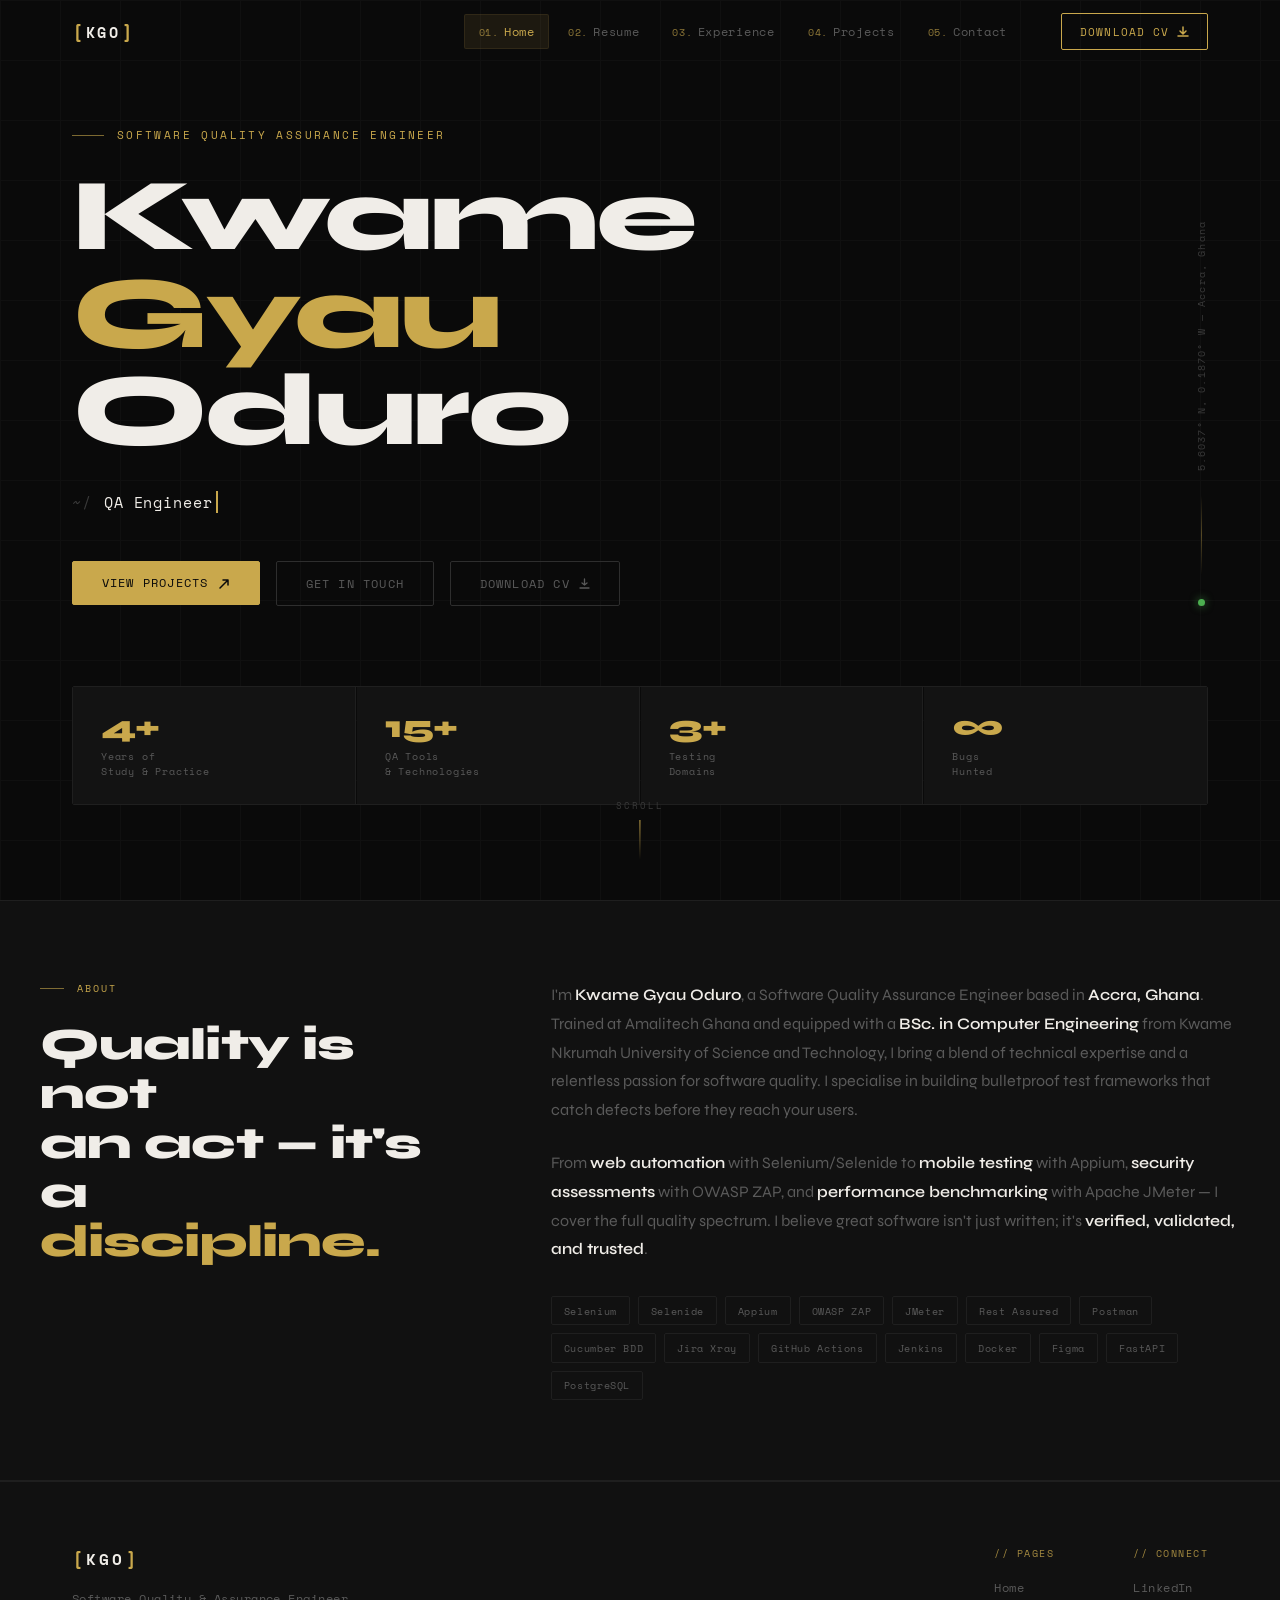
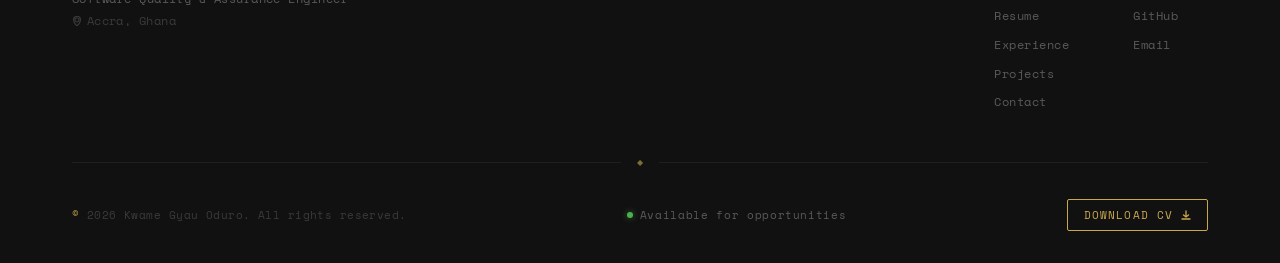
==== index.html @ 54308e16 "chore: add error page structure" ====
<!DOCTYPE html>
<html lang="en">
<head>
  <meta charset="UTF-8"/>
  <meta name="viewport" content="width=device-width, initial-scale=1.0"/>
  <meta name="description" content="Kwame Gyau Oduro — Software Quality & Assurance Engineer based in Accra, Ghana."/>
  <title>Kwame Gyau Oduro — QA Engineer</title>

  <!-- Fonts -->
  <link rel="preconnect" href="https://fonts.googleapis.com"/>
  <link rel="preconnect" href="https://fonts.gstatic.com" crossorigin/>
  <link href="https://fonts.googleapis.com/css2?family=Space+Mono:ital,wght@0,400;0,700;1,400&family=Syne:wght@400;600;700;800&display=swap" rel="stylesheet"/>

  <style>
    /* ── Design Tokens ── */
    :root {
      --bg:           #0a0a0a;
      --bg-surface:   #111111;
      --bg-card:      #131313;
      --border:       #1f1f1f;
      --border-hover: #2e2e2e;
      --text-primary: #f0ede8;
      --text-muted:   #5a5a5a;
      --text-dim:     #3a3a3a;
      --accent:       #c9a84c;
      --accent-dim:   rgba(201,168,76,0.10);
      --accent-glow:  rgba(201,168,76,0.22);
      --green:        #4caf50;
      --font-mono:    'Space Mono', monospace;
      --font-sans:    'Syne', sans-serif;
      --nav-h:        64px;
      --ease:         cubic-bezier(0.4, 0, 0.2, 1);
    }

    /* ── Reset ── */
    *, *::before, *::after { box-sizing: border-box; margin: 0; padding: 0; }
    html { scroll-behavior: smooth; }
    body {
      background: var(--bg);
      color: var(--text-primary);
      font-family: var(--font-sans);
      -webkit-font-smoothing: antialiased;
      overflow-x: hidden;
      min-height: 100vh;
    }

    /* ── NAVBAR ── */
    .navbar {
      position: fixed; top: 0; left: 0; right: 0;
      height: var(--nav-h); z-index: 1000;
      background: transparent;
      border-bottom: 1px solid transparent;
      transition: background 0.3s var(--ease), border-color 0.3s var(--ease);
    }
    .navbar.scrolled {
      background: rgba(10,10,10,0.92);
      border-bottom-color: var(--border);
      backdrop-filter: blur(12px);
    }
    .nav-container {
      max-width: 1200px; margin: 0 auto;
      padding: 0 2rem; height: 100%;
      display: flex; align-items: center; gap: 2.5rem;
    }
    .nav-logo {
      font-family: var(--font-mono); font-size: 0.95rem; font-weight: 700;
      letter-spacing: 0.08em; text-decoration: none; color: var(--text-primary);
      display: flex; align-items: center; gap: 0.1em;
      transition: color 0.25s var(--ease); flex-shrink: 0;
    }
    .nav-logo:hover { color: var(--accent); }
    .logo-bracket { color: var(--accent); font-size: 1.1rem; }
    .logo-name { letter-spacing: 0.18em; }
    .nav-links { display: flex; list-style: none; gap: 0.25rem; margin-left: auto; }
    .nav-link {
      font-family: var(--font-mono); font-size: 0.72rem; letter-spacing: 0.06em;
      text-decoration: none; color: var(--text-muted);
      padding: 0.5rem 0.85rem; border: 1px solid transparent; border-radius: 2px;
      display: flex; align-items: center; gap: 0.45em;
      transition: color 0.25s var(--ease), border-color 0.25s var(--ease), background 0.25s var(--ease);
    }
    .link-num { color: var(--accent); font-size: 0.65rem; opacity: 0.7; }
    .nav-link:hover { color: var(--text-primary); border-color: var(--border-hover); background: var(--bg-surface); }
    .nav-link.active { color: var(--accent); border-color: var(--accent-dim); background: var(--accent-dim); }
    .nav-cta {
      font-family: var(--font-mono); font-size: 0.7rem; letter-spacing: 0.1em;
      text-transform: uppercase; text-decoration: none; color: var(--accent);
      border: 1px solid var(--accent); padding: 0.55rem 1.1rem; border-radius: 2px;
      display: flex; align-items: center; gap: 0.5rem; flex-shrink: 0;
      transition: background 0.25s var(--ease), color 0.25s var(--ease), box-shadow 0.25s var(--ease);
    }
    .nav-cta:hover { background: var(--accent); color: var(--bg); box-shadow: 0 0 18px var(--accent-glow); }
    .nav-hamburger { display: none; flex-direction: column; justify-content: center; gap: 5px; background: none; border: none; cursor: pointer; padding: 0.5rem; margin-left: auto; }
    .ham-line { display: block; width: 22px; height: 1.5px; background: var(--text-primary); transition: transform 0.25s var(--ease), opacity 0.25s var(--ease), width 0.25s var(--ease); transform-origin: center; }
    .nav-hamburger.open .ham-line:nth-child(1) { transform: translateY(6.5px) rotate(45deg); }
    .nav-hamburger.open .ham-line:nth-child(2) { opacity: 0; width: 0; }
    .nav-hamburger.open .ham-line:nth-child(3) { transform: translateY(-6.5px) rotate(-45deg); }
    .nav-mobile { display: none; flex-direction: column; background: var(--bg-surface); border-top: 1px solid var(--border); border-bottom: 1px solid var(--border); padding: 1.5rem 2rem 2rem; max-height: 0; overflow: hidden; transition: max-height 0.4s var(--ease); }
    .nav-mobile.open { max-height: 400px; }
    .mobile-links { list-style: none; display: flex; flex-direction: column; }
    .mobile-link { font-family: var(--font-mono); font-size: 0.85rem; letter-spacing: 0.06em; text-decoration: none; color: var(--text-muted); padding: 1rem 0; border-bottom: 1px solid var(--border); display: flex; align-items: center; gap: 0.75em; transition: color 0.25s var(--ease); }
    .mobile-link:hover { color: var(--accent); }
    .mobile-cta { margin-top: 1.5rem; justify-content: center; }
    @media(max-width:860px){.nav-links{display:none;}.nav-cta:not(.mobile-cta){display:none;}.nav-hamburger{display:flex;}.nav-mobile{display:flex;}}

    /* ── GRID OVERLAY ── */
    .grid-overlay {
      position: fixed; inset: 0; z-index: 0; pointer-events: none;
      background-image:
        linear-gradient(var(--border) 1px, transparent 1px),
        linear-gradient(90deg, var(--border) 1px, transparent 1px);
      background-size: 60px 60px;
      opacity: 0.35;
    }

    /* ── HERO SECTION ── */
    .hero {
      position: relative; z-index: 1;
      min-height: 100vh;
      display: grid;
      grid-template-columns: 1fr;
      align-items: center;
      padding: calc(var(--nav-h) + 3rem) 2rem 5rem;
      max-width: 1200px;
      margin: 0 auto;
    }

    .hero-inner {
      display: grid;
      grid-template-columns: 1fr auto;
      gap: 3rem;
      align-items: end;
    }

    /* ── Name Block ── */
    .hero-name-block { display: flex; flex-direction: column; gap: 0; }

    .hero-label {
      font-family: var(--font-mono);
      font-size: 0.68rem;
      letter-spacing: 0.22em;
      color: var(--accent);
      text-transform: uppercase;
      margin-bottom: 1.5rem;
      opacity: 0;
      transform: translateY(8px);
      animation: fadeUp 0.6s var(--ease) 0.2s forwards;
      display: flex;
      align-items: center;
      gap: 0.8rem;
    }
    .hero-label::before {
      content: '';
      display: block;
      width: 32px;
      height: 1px;
      background: var(--accent);
      opacity: 0.6;
    }

    .hero-name {
      font-family: var(--font-sans);
      font-weight: 800;
      font-size: clamp(3.5rem, 8vw, 7.5rem);
      line-height: 0.95;
      letter-spacing: -0.03em;
      color: var(--text-primary);
      overflow: hidden;
    }

    .name-line {
      display: block;
      opacity: 0;
      transform: translateY(100%);
      animation: slideUp 0.7s var(--ease) forwards;
    }
    .name-line:nth-child(1) { animation-delay: 0.35s; }
    .name-line:nth-child(2) { animation-delay: 0.5s; color: var(--accent); }
    .name-line:nth-child(3) { animation-delay: 0.65s; }

    /* ── Role Typewriter ── */
    .hero-role {
      font-family: var(--font-mono);
      font-size: clamp(0.75rem, 1.5vw, 0.95rem);
      color: var(--text-muted);
      letter-spacing: 0.06em;
      margin-top: 2rem;
      display: flex;
      align-items: center;
      gap: 0.75rem;
      opacity: 0;
      animation: fadeUp 0.6s var(--ease) 0.9s forwards;
    }
    .role-prefix { color: var(--text-dim); }
    #typewriter {
      color: var(--text-primary);
      border-right: 2px solid var(--accent);
      padding-right: 3px;
      animation: blink 0.85s step-end infinite;
      min-width: 1ch;
    }
    @keyframes blink { 0%,100%{border-color:var(--accent);} 50%{border-color:transparent;} }

    /* ── CTA Row ── */
    .hero-ctas {
      display: flex;
      align-items: center;
      gap: 1rem;
      margin-top: 3rem;
      flex-wrap: wrap;
      opacity: 0;
      animation: fadeUp 0.6s var(--ease) 1.1s forwards;
    }

    .btn-primary {
      font-family: var(--font-mono);
      font-size: 0.75rem;
      letter-spacing: 0.1em;
      text-transform: uppercase;
      text-decoration: none;
      color: var(--bg);
      background: var(--accent);
      border: 1px solid var(--accent);
      padding: 0.8rem 1.8rem;
      border-radius: 2px;
      display: inline-flex;
      align-items: center;
      gap: 0.6rem;
      transition: box-shadow 0.25s var(--ease), transform 0.2s var(--ease);
    }
    .btn-primary:hover { box-shadow: 0 0 24px var(--accent-glow); transform: translateY(-1px); }

    .btn-outline {
      font-family: var(--font-mono);
      font-size: 0.75rem;
      letter-spacing: 0.1em;
      text-transform: uppercase;
      text-decoration: none;
      color: var(--text-muted);
      border: 1px solid var(--border-hover);
      padding: 0.8rem 1.8rem;
      border-radius: 2px;
      display: inline-flex;
      align-items: center;
      gap: 0.6rem;
      transition: color 0.25s var(--ease), border-color 0.25s var(--ease);
    }
    .btn-outline:hover { color: var(--text-primary); border-color: var(--text-muted); }

    /* ── Vertical Panel (right side) ── */
    .hero-panel {
      display: flex;
      flex-direction: column;
      align-items: center;
      gap: 1.5rem;
      opacity: 0;
      animation: fadeIn 0.8s var(--ease) 1.3s forwards;
    }

    .panel-coord {
      font-family: var(--font-mono);
      font-size: 0.6rem;
      letter-spacing: 0.12em;
      color: var(--text-dim);
      writing-mode: vertical-rl;
      text-orientation: mixed;
      transform: rotate(180deg);
      white-space: nowrap;
    }

    .panel-rule {
      width: 1px;
      flex: 1;
      min-height: 80px;
      background: linear-gradient(to bottom, transparent, var(--accent), transparent);
      opacity: 0.4;
    }

    .panel-status {
      display: flex;
      flex-direction: column;
      align-items: center;
      gap: 0.5rem;
    }

    .status-dot-hero {
      width: 7px; height: 7px;
      border-radius: 50%;
      background: var(--green);
      box-shadow: 0 0 8px rgba(76,175,80,0.7);
      animation: pulse-dot 2.5s ease-in-out infinite;
    }
    @keyframes pulse-dot {
      0%,100%{opacity:1;box-shadow:0 0 8px rgba(76,175,80,0.7);}
      50%{opacity:0.4;box-shadow:0 0 2px rgba(76,175,80,0.2);}
    }

    /* ── Stats Row ── */
    .hero-stats {
      display: grid;
      grid-template-columns: repeat(4, 1fr);
      gap: 1px;
      margin-top: 5rem;
      border: 1px solid var(--border);
      border-radius: 2px;
      overflow: hidden;
      opacity: 0;
      animation: fadeUp 0.6s var(--ease) 1.4s forwards;
    }

    .stat-item {
      background: var(--bg-card);
      padding: 1.5rem 1.75rem;
      display: flex;
      flex-direction: column;
      gap: 0.4rem;
      border-right: 1px solid var(--border);
      transition: background 0.25s var(--ease);
    }
    .stat-item:last-child { border-right: none; }
    .stat-item:hover { background: var(--bg-surface); }

    .stat-num {
      font-family: var(--font-sans);
      font-size: 2rem;
      font-weight: 800;
      color: var(--accent);
      letter-spacing: -0.03em;
      line-height: 1;
    }

    .stat-label {
      font-family: var(--font-mono);
      font-size: 0.63rem;
      color: var(--text-muted);
      letter-spacing: 0.08em;
      line-height: 1.5;
    }

    /* ── Scroll Indicator ── */
    .scroll-indicator {
      position: absolute;
      bottom: 2.5rem;
      left: 50%;
      transform: translateX(-50%);
      display: flex;
      flex-direction: column;
      align-items: center;
      gap: 0.5rem;
      opacity: 0;
      animation: fadeIn 0.6s var(--ease) 2s forwards;
    }

    .scroll-label {
      font-family: var(--font-mono);
      font-size: 0.58rem;
      letter-spacing: 0.2em;
      color: var(--text-dim);
      text-transform: uppercase;
    }

    .scroll-line {
      width: 1px;
      height: 40px;
      background: linear-gradient(to bottom, var(--accent), transparent);
      animation: scrollPulse 2s ease-in-out infinite;
    }
    @keyframes scrollPulse {
      0%   { transform: scaleY(1); transform-origin: top; opacity: 1; }
      50%  { transform: scaleY(0.4); opacity: 0.4; }
      100% { transform: scaleY(1); opacity: 1; }
    }

    /* ── ABOUT STRIP ── */
    .about-strip {
      position: relative; z-index: 1;
      border-top: 1px solid var(--border);
      border-bottom: 1px solid var(--border);
      background: var(--bg-surface);
      padding: 5rem 2rem;
    }
    .about-inner {
      max-width: 1200px; margin: 0 auto;
      display: grid;
      grid-template-columns: 1fr 1.6fr;
      gap: 5rem;
      align-items: start;
    }
    .about-left { display: flex; flex-direction: column; gap: 1.5rem; }
    .section-tag {
      font-family: var(--font-mono);
      font-size: 0.62rem;
      letter-spacing: 0.2em;
      color: var(--accent);
      text-transform: uppercase;
      display: flex;
      align-items: center;
      gap: 0.8rem;
    }
    .section-tag::before {
      content: '';
      display: block;
      width: 24px; height: 1px;
      background: var(--accent); opacity: 0.6;
    }
    .about-heading {
      font-family: var(--font-sans);
      font-size: clamp(1.8rem, 3.5vw, 2.8rem);
      font-weight: 800;
      line-height: 1.1;
      letter-spacing: -0.02em;
      color: var(--text-primary);
    }
    .about-heading em { color: var(--accent); font-style: normal; }

    .about-right { display: flex; flex-direction: column; gap: 1.5rem; }
    .about-bio {
      font-family: var(--font-sans);
      font-size: 1rem;
      line-height: 1.8;
      color: var(--text-muted);
    }
    .about-bio strong { color: var(--text-primary); font-weight: 600; }

    .about-pills {
      display: flex;
      flex-wrap: wrap;
      gap: 0.5rem;
      margin-top: 0.5rem;
    }
    .pill {
      font-family: var(--font-mono);
      font-size: 0.65rem;
      letter-spacing: 0.06em;
      color: var(--text-muted);
      border: 1px solid var(--border);
      padding: 0.35rem 0.75rem;
      border-radius: 2px;
      transition: color 0.2s, border-color 0.2s, background 0.2s;
    }
    .pill:hover { color: var(--accent); border-color: var(--accent-dim); background: var(--accent-dim); }

    /* ── FOOTER ── */
    .footer {
      position: relative; z-index: 1;
      background: var(--bg-surface);
      border-top: 1px solid var(--border);
      padding: 4rem 0 2rem;
    }
    .footer-container { max-width: 1200px; margin: 0 auto; padding: 0 2rem; }
    .footer-top { display: grid; grid-template-columns: 1fr auto; gap: 4rem; align-items: start; margin-bottom: 3rem; }
    .footer-identity { display: flex; flex-direction: column; gap: 1rem; }
    .footer-logo { font-family: var(--font-mono); font-size: 1rem; font-weight: 700; letter-spacing: 0.1em; text-decoration: none; color: var(--text-primary); display: inline-flex; align-items: center; gap: 0.1em; transition: color 0.25s; }
    .footer-logo:hover { color: var(--accent); }
    .footer-tagline { font-family: var(--font-mono); font-size: 0.72rem; color: var(--text-muted); line-height: 1.9; letter-spacing: 0.04em; }
    .footer-location { display: inline-flex; align-items: center; gap: 0.4em; color: var(--text-dim); }
    .footer-nav { display: flex; gap: 4rem; }
    .footer-nav-col { display: flex; flex-direction: column; gap: 1rem; }
    .footer-nav-label { font-family: var(--font-mono); font-size: 0.62rem; letter-spacing: 0.15em; color: var(--accent); text-transform: uppercase; opacity: 0.8; }
    .footer-nav-col ul { list-style: none; display: flex; flex-direction: column; gap: 0.6rem; }
    .footer-nav-col a { font-family: var(--font-mono); font-size: 0.75rem; letter-spacing: 0.04em; color: var(--text-muted); text-decoration: none; display: inline-flex; align-items: center; gap: 0.4em; transition: color 0.25s; }
    .footer-nav-col a:hover { color: var(--accent); }
    .footer-nav-col a svg { opacity: 0; transform: translate(-2px,2px); transition: opacity 0.25s, transform 0.25s; }
    .footer-nav-col a:hover svg { opacity: 1; transform: translate(0,0); }
    .footer-divider { display: flex; align-items: center; gap: 1rem; margin-bottom: 2rem; }
    .divider-line { flex: 1; height: 1px; background: var(--border); }
    .divider-icon { color: var(--accent); font-size: 0.5rem; opacity: 0.6; }
    .footer-bottom { display: flex; align-items: center; justify-content: space-between; gap: 1.5rem; flex-wrap: wrap; }
    .footer-copy { font-family: var(--font-mono); font-size: 0.68rem; color: var(--text-dim); letter-spacing: 0.04em; }
    .copy-mono { color: var(--accent); }
    .footer-status { font-family: var(--font-mono); font-size: 0.68rem; color: var(--text-muted); letter-spacing: 0.06em; display: flex; align-items: center; gap: 0.6em; }
    .status-dot { width: 6px; height: 6px; border-radius: 50%; background: var(--green); box-shadow: 0 0 6px rgba(76,175,80,0.6); animation: pulse-dot 2.5s ease-in-out infinite; flex-shrink: 0; }
    .footer-cv { font-family: var(--font-mono); font-size: 0.68rem; letter-spacing: 0.1em; text-transform: uppercase; text-decoration: none; color: var(--accent); border: 1px solid currentColor; padding: 0.45rem 1rem; border-radius: 2px; display: inline-flex; align-items: center; gap: 0.5rem; transition: background 0.25s, color 0.25s, box-shadow 0.25s; }
    .footer-cv:hover { background: var(--accent); color: var(--bg); box-shadow: 0 0 14px var(--accent-glow); }

    /* ── Animations ── */
    @keyframes fadeUp {
      from { opacity: 0; transform: translateY(16px); }
      to   { opacity: 1; transform: translateY(0); }
    }
    @keyframes slideUp {
      from { opacity: 0; transform: translateY(100%); }
      to   { opacity: 1; transform: translateY(0); }
    }
    @keyframes fadeIn {
      from { opacity: 0; }
      to   { opacity: 1; }
    }

    /* ── Responsive ── */
    @media (max-width: 900px) {
      .hero-inner { grid-template-columns: 1fr; }
      .hero-panel { flex-direction: row; writing-mode: horizontal-tb; }
      .panel-coord { writing-mode: horizontal-tb; transform: none; }
      .panel-rule { width: 40px; height: 1px; min-height: unset; background: linear-gradient(to right, transparent, var(--accent), transparent); }
      .hero-stats { grid-template-columns: repeat(2, 1fr); }
      .about-inner { grid-template-columns: 1fr; gap: 2.5rem; }
      .footer-top { grid-template-columns: 1fr; gap: 2.5rem; }
      .footer-nav { gap: 2.5rem; }
      .footer-bottom { flex-direction: column; align-items: flex-start; gap: 1rem; }
    }
    @media (max-width: 560px) {
      .hero-stats { grid-template-columns: repeat(2, 1fr); }
      .stat-item { padding: 1.2rem; }
      .footer-nav { flex-direction: column; gap: 2rem; }
    }
  </style>
</head>
<body>

  <!-- ── GRID OVERLAY ── -->
  <div class="grid-overlay" aria-hidden="true"></div>

  <!-- ── NAVBAR ── -->
  <nav class="navbar" id="navbar">
    <div class="nav-container">
      <a href="index.html" class="nav-logo">
        <span class="logo-bracket">[</span>
        <span class="logo-name">KGO</span>
        <span class="logo-bracket">]</span>
      </a>
      <ul class="nav-links">
        <li><a href="index.html"      class="nav-link active"><span class="link-num">01.</span>Home</a></li>
        <li><a href="resume.html"     class="nav-link"><span class="link-num">02.</span>Resume</a></li>
        <li><a href="experience.html" class="nav-link"><span class="link-num">03.</span>Experience</a></li>
        <li><a href="projects.html"   class="nav-link"><span class="link-num">04.</span>Projects</a></li>
        <li><a href="contact.html"    class="nav-link"><span class="link-num">05.</span>Contact</a></li>
      </ul>
      <a href="assets/files/Kwame_Gyau_Oduro_Resume.pdf" class="nav-cta" download target="_blank">
        <span>Download CV</span>
        <svg width="12" height="12" viewBox="0 0 12 12" fill="none"><path d="M6 1v7M3 5l3 3 3-3M1 10h10" stroke="currentColor" stroke-width="1.5" stroke-linecap="round"/></svg>
      </a>
      <button class="nav-hamburger" id="navHamburger" aria-label="Toggle menu">
        <span class="ham-line"></span>
        <span class="ham-line"></span>
        <span class="ham-line"></span>
      </button>
    </div>
    <div class="nav-mobile" id="navMobile">
      <ul class="mobile-links">
        <li><a href="index.html"      class="mobile-link"><span class="link-num">01.</span>Home</a></li>
        <li><a href="resume.html"     class="mobile-link"><span class="link-num">02.</span>Resume</a></li>
        <li><a href="experience.html" class="mobile-link"><span class="link-num">03.</span>Experience</a></li>
        <li><a href="projects.html"   class="mobile-link"><span class="link-num">04.</span>Projects</a></li>
        <li><a href="contact.html"    class="mobile-link"><span class="link-num">05.</span>Contact</a></li>
      </ul>
      <a href="assets/files/Kwame_Gyau_Oduro_Resume.pdf" class="nav-cta mobile-cta" download target="_blank">Download CV</a>
    </div>
  </nav>

  <!-- ── HERO ── -->
  <section class="hero" id="hero">
    <div>
      <div class="hero-inner">

        <!-- Left: Name & Role -->
        <div class="hero-name-block">
          <p class="hero-label">Software Quality Assurance Engineer</p>

          <h1 class="hero-name">
            <span class="name-line">Kwame</span>
            <span class="name-line">Gyau</span>
            <span class="name-line">Oduro</span>
          </h1>

          <p class="hero-role">
            <span class="role-prefix">~/</span>
            <span id="typewriter"></span>
          </p>

          <div class="hero-ctas">
            <a href="projects.html" class="btn-primary">
              View Projects
              <svg width="12" height="12" viewBox="0 0 12 12" fill="none"><path d="M2 10L10 2M10 2H5M10 2v5" stroke="currentColor" stroke-width="1.5" stroke-linecap="round"/></svg>
            </a>
            <a href="contact.html" class="btn-outline">Get in Touch</a>
            <a href="assets/files/Kwame_Gyau_Oduro_Resume.pdf" class="btn-outline" download target="_blank">
              Download CV
              <svg width="11" height="11" viewBox="0 0 11 11" fill="none"><path d="M5.5 1v6M3 5l2.5 2L8 5M1 10h9" stroke="currentColor" stroke-width="1.3" stroke-linecap="round"/></svg>
            </a>
          </div>
        </div>

        <!-- Right: Vertical Panel -->
        <div class="hero-panel">
          <span class="panel-coord">5.6037° N, 0.1870° W — Accra, Ghana</span>
          <div class="panel-rule"></div>
          <div class="panel-status">
            <div class="status-dot-hero"></div>
          </div>
        </div>

      </div>

      <!-- Stats Row -->
      <div class="hero-stats">
        <div class="stat-item">
          <span class="stat-num">4+</span>
          <span class="stat-label">Years of<br>Study & Practice</span>
        </div>
        <div class="stat-item">
          <span class="stat-num">15+</span>
          <span class="stat-label">QA Tools<br>& Technologies</span>
        </div>
        <div class="stat-item">
          <span class="stat-num">3+</span>
          <span class="stat-label">Testing<br>Domains</span>
        </div>
        <div class="stat-item">
          <span class="stat-num">∞</span>
          <span class="stat-label">Bugs<br>Hunted</span>
        </div>
      </div>
    </div>

    <!-- Scroll Indicator -->
    <div class="scroll-indicator" aria-hidden="true">
      <span class="scroll-label">Scroll</span>
      <div class="scroll-line"></div>
    </div>
  </section>

  <!-- ── ABOUT STRIP ── -->
  <section class="about-strip" id="about">
    <div class="about-inner">
      <div class="about-left">
        <p class="section-tag">About</p>
        <h2 class="about-heading">Quality is not<br>an act — it's a<br><em>discipline.</em></h2>
      </div>
      <div class="about-right">
        <p class="about-bio">
          I'm <strong>Kwame Gyau Oduro</strong>, a Software Quality Assurance Engineer based in <strong>Accra, Ghana</strong>.
          Trained at Amalitech Ghana and equipped with a <strong>BSc. in Computer Engineering</strong> from Kwame Nkrumah University of Science and Technology, I bring a blend of technical expertise and a relentless passion for software quality.
          I specialise in building bulletproof test frameworks that catch defects before they reach your users.
        </p>
        <p class="about-bio">
          From <strong>web automation</strong> with Selenium/Selenide to <strong>mobile testing</strong> with Appium,
          <strong>security assessments</strong> with OWASP ZAP, and <strong>performance benchmarking</strong> with Apache JMeter —
          I cover the full quality spectrum. I believe great software isn't just written; it's <strong>verified, validated, and trusted</strong>.
        </p>
        <div class="about-pills">
          <span class="pill">Selenium</span>
          <span class="pill">Selenide</span>
          <span class="pill">Appium</span>
          <span class="pill">OWASP ZAP</span>
          <span class="pill">JMeter</span>
          <span class="pill">Rest Assured</span>
          <span class="pill">Postman</span>
          <span class="pill">Cucumber BDD</span>
          <span class="pill">Jira Xray</span>
          <span class="pill">GitHub Actions</span>
          <span class="pill">Jenkins</span>
          <span class="pill">Docker</span>
          <span class="pill">Figma</span>
          <span class="pill">FastAPI</span>
          <span class="pill">PostgreSQL</span>
        </div>
      </div>
    </div>
  </section>

  <!-- ── FOOTER ── -->
  <footer class="footer">
    <div class="footer-container">
      <div class="footer-top">
        <div class="footer-identity">
          <a href="index.html" class="footer-logo">
            <span class="logo-bracket">[</span>
            <span class="logo-name">KGO</span>
            <span class="logo-bracket">]</span>
          </a>
          <p class="footer-tagline">
            Software Quality &amp; Assurance Engineer<br>
            <span class="footer-location">
              <svg width="10" height="10" viewBox="0 0 10 10" fill="none">
                <circle cx="5" cy="4" r="2" stroke="currentColor" stroke-width="1.2"/>
                <path d="M5 10C5 10 1.5 6.5 1.5 4a3.5 3.5 0 017 0C8.5 6.5 5 10 5 10z" stroke="currentColor" stroke-width="1.2" fill="none"/>
              </svg>
              Accra, Ghana
            </span>
          </p>
        </div>
        <div class="footer-nav">
          <div class="footer-nav-col">
            <p class="footer-nav-label">// pages</p>
            <ul>
              <li><a href="index.html">Home</a></li>
              <li><a href="resume.html">Resume</a></li>
              <li><a href="experience.html">Experience</a></li>
              <li><a href="projects.html">Projects</a></li>
              <li><a href="contact.html">Contact</a></li>
            </ul>
          </div>
          <div class="footer-nav-col">
            <p class="footer-nav-label">// connect</p>
            <ul>
              <li><a href="https://www.linkedin.com/in/kwameoduro/" target="_blank" rel="noopener">LinkedIn <svg width="8" height="8" viewBox="0 0 8 8" fill="none"><path d="M1 7L7 1M7 1H3M7 1v4" stroke="currentColor" stroke-width="1.2" stroke-linecap="round"/></svg></a></li>
              <li><a href="https://github.com/Kwameoduro" target="_blank" rel="noopener">GitHub <svg width="8" height="8" viewBox="0 0 8 8" fill="none"><path d="M1 7L7 1M7 1H3M7 1v4" stroke="currentColor" stroke-width="1.2" stroke-linecap="round"/></svg></a></li>
              <li><a href="mailto:odurokwameee@gmail.com">Email <svg width="8" height="8" viewBox="0 0 8 8" fill="none"><path d="M1 7L7 1M7 1H3M7 1v4" stroke="currentColor" stroke-width="1.2" stroke-linecap="round"/></svg></a></li>
            </ul>
          </div>
        </div>
      </div>
      <div class="footer-divider">
        <span class="divider-line"></span>
        <span class="divider-icon">◆</span>
        <span class="divider-line"></span>
      </div>
      <div class="footer-bottom">
        <p class="footer-copy"><span class="copy-mono">©</span> <span id="footer-year"></span> Kwame Gyau Oduro. All rights reserved.</p>
        <p class="footer-status"><span class="status-dot"></span> Available for opportunities</p>
        <a href="assets/files/Kwame_Gyau_Oduro_Resume.pdf" class="footer-cv" download target="_blank">
          Download CV
          <svg width="10" height="10" viewBox="0 0 10 10" fill="none"><path d="M5 1v6M2.5 5l2.5 2 2.5-2M1 9h8" stroke="currentColor" stroke-width="1.3" stroke-linecap="round"/></svg>
        </a>
      </div>
    </div>
  </footer>

  <script>
    // ── Navbar scroll
    const navbar = document.getElementById('navbar');
    window.addEventListener('scroll', () => {
      navbar.classList.toggle('scrolled', window.scrollY > 20);
    }, { passive: true });

    // ── Mobile menu
    const hamburger  = document.getElementById('navHamburger');
    const mobileMenu = document.getElementById('navMobile');
    hamburger.addEventListener('click', () => {
      const open = hamburger.classList.toggle('open');
      mobileMenu.classList.toggle('open', open);
    });
    document.querySelectorAll('.mobile-link').forEach(l => {
      l.addEventListener('click', () => {
        hamburger.classList.remove('open');
        mobileMenu.classList.remove('open');
      });
    });

    // ── Typewriter
    const roles = [
      'QA Engineer',
      'Test Automation Specialist',
      'API Testing Expert',
      'Security Tester',
      'Performance Engineer',
      'BDD Practitioner',
    ];
    let ri = 0, ci = 0, deleting = false;
    const tw = document.getElementById('typewriter');
    function type() {
      const word = roles[ri];
      if (!deleting) {
        tw.textContent = word.slice(0, ++ci);
        if (ci === word.length) { deleting = true; setTimeout(type, 1800); return; }
      } else {
        tw.textContent = word.slice(0, --ci);
        if (ci === 0) { deleting = false; ri = (ri + 1) % roles.length; }
      }
      setTimeout(type, deleting ? 45 : 80);
    }
    setTimeout(type, 1400);

    // ── Footer year
    document.getElementById('footer-year').textContent = new Date().getFullYear();

    // ── Scroll-reveal for about section
    const observer = new IntersectionObserver((entries) => {
      entries.forEach(e => {
        if (e.isIntersecting) {
          e.target.style.opacity = '1';
          e.target.style.transform = 'translateY(0)';
        }
      });
    }, { threshold: 0.15 });

    document.querySelectorAll('.about-left, .about-right').forEach(el => {
      el.style.opacity = '0';
      el.style.transform = 'translateY(24px)';
      el.style.transition = 'opacity 0.7s ease, transform 0.7s ease';
      observer.observe(el);
    });
  </script>
</body>
</html>
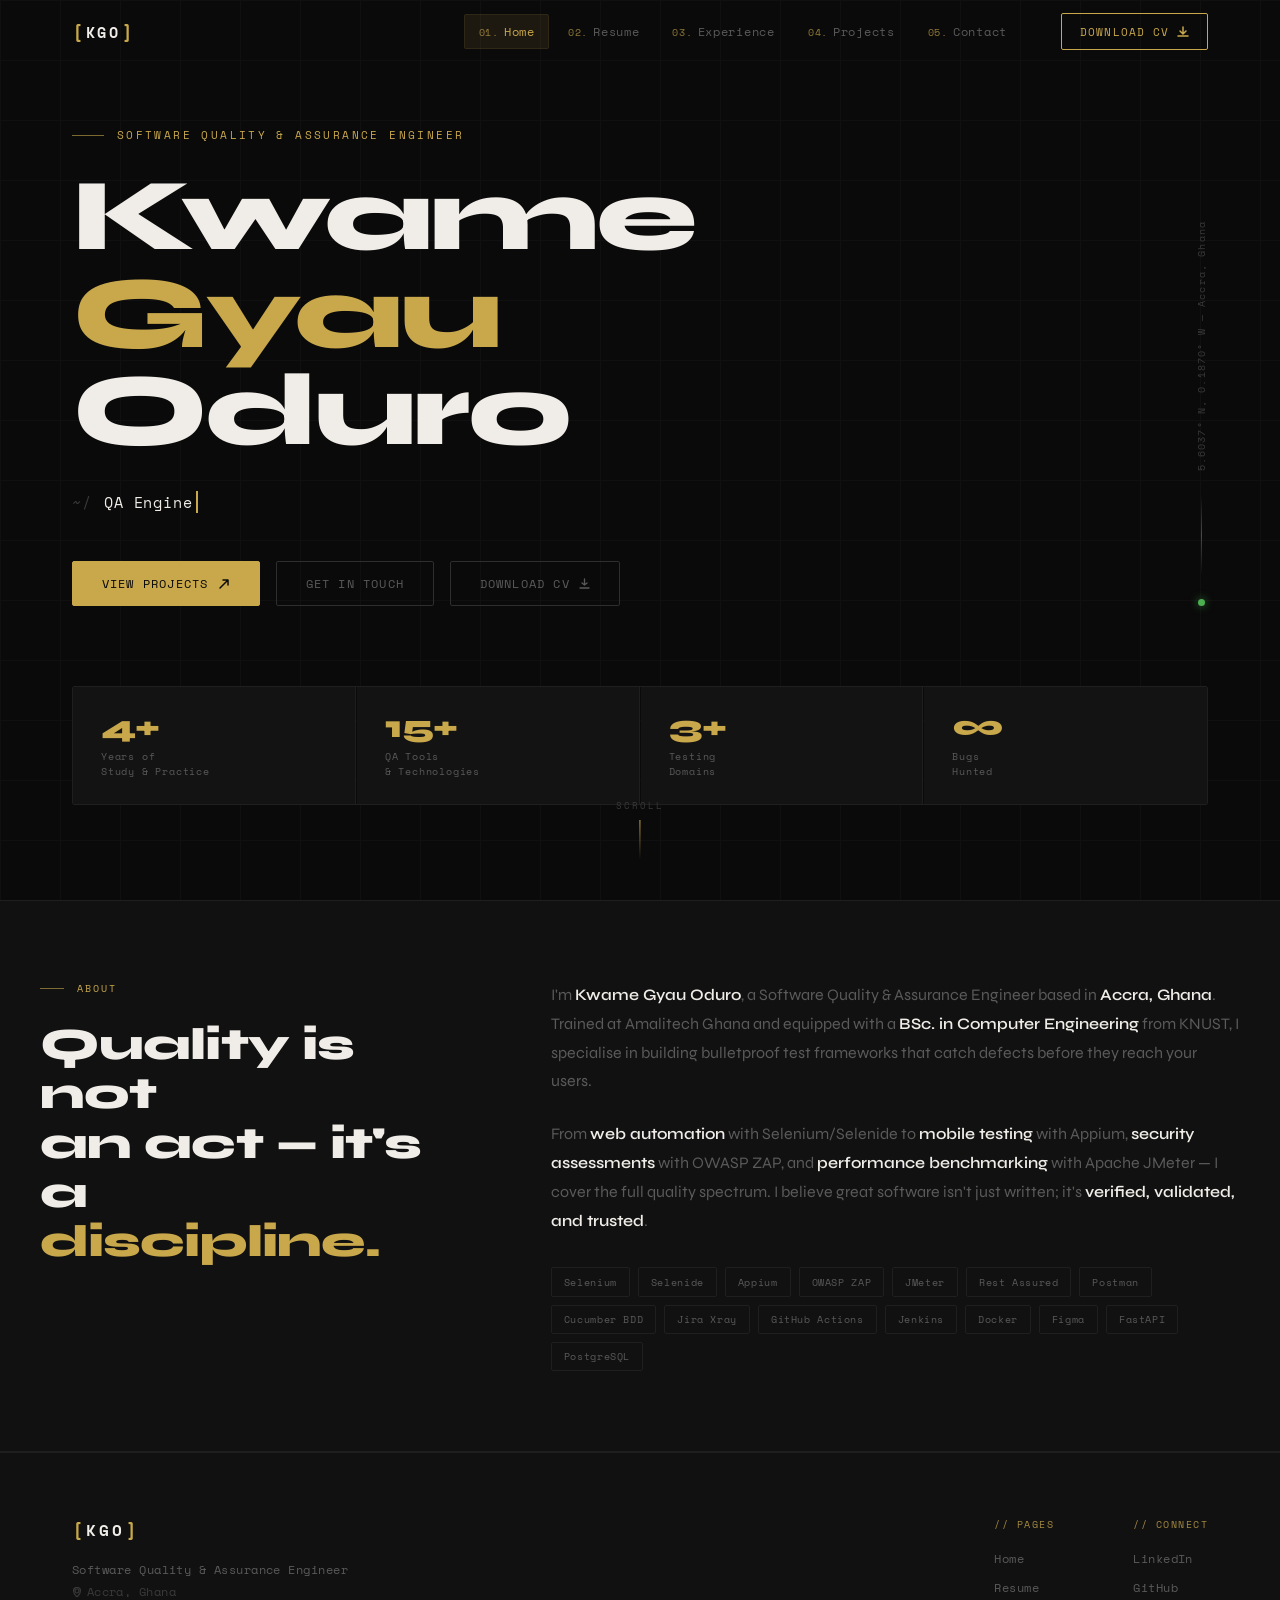
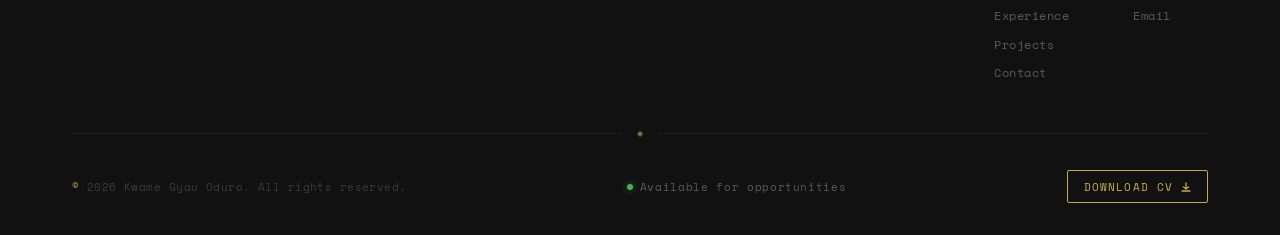
==== commit 51b42cd6: "feat: update the homepage" ====
--- a/index.html
+++ b/index.html
@@ -95,13 +95,21 @@
     .nav-hamburger.open .ham-line:nth-child(1) { transform: translateY(6.5px) rotate(45deg); }
     .nav-hamburger.open .ham-line:nth-child(2) { opacity: 0; width: 0; }
     .nav-hamburger.open .ham-line:nth-child(3) { transform: translateY(-6.5px) rotate(-45deg); }
-    .nav-mobile { display: none; flex-direction: column; background: var(--bg-surface); border-top: 1px solid var(--border); border-bottom: 1px solid var(--border); padding: 1.5rem 2rem 2rem; max-height: 0; overflow: hidden; transition: max-height 0.4s var(--ease); }
-    .nav-mobile.open { max-height: 400px; }
+    .nav-mobile {
+      position: fixed; top: var(--nav-h); left: 0; right: 0; z-index: 999;
+      display: flex; flex-direction: column;
+      background: var(--bg-surface); border-bottom: 1px solid var(--border);
+      max-height: 0; overflow: hidden; padding: 0 2rem;
+      transition: max-height 0.4s var(--ease), padding 0.3s var(--ease);
+    }
+    .nav-mobile.open { max-height: 420px; padding: 1.5rem 2rem 2rem; }
     .mobile-links { list-style: none; display: flex; flex-direction: column; }
     .mobile-link { font-family: var(--font-mono); font-size: 0.85rem; letter-spacing: 0.06em; text-decoration: none; color: var(--text-muted); padding: 1rem 0; border-bottom: 1px solid var(--border); display: flex; align-items: center; gap: 0.75em; transition: color 0.25s var(--ease); }
     .mobile-link:hover { color: var(--accent); }
+    .mobile-link.active { color: var(--accent); }
     .mobile-cta { margin-top: 1.5rem; justify-content: center; }
-    @media(max-width:860px){.nav-links{display:none;}.nav-cta:not(.mobile-cta){display:none;}.nav-hamburger{display:flex;}.nav-mobile{display:flex;}}
+    @media(max-width:860px){.nav-links{display:none;}.nav-cta:not(.mobile-cta){display:none;}.nav-hamburger{display:flex;}}
+    @media(min-width:861px){.nav-mobile{display:none!important;}}
 
     /* ── GRID OVERLAY ── */
     .grid-overlay {
@@ -555,7 +563,7 @@
 
         <!-- Left: Name & Role -->
         <div class="hero-name-block">
-          <p class="hero-label">Software Quality Assurance Engineer</p>
+          <p class="hero-label">Software Quality &amp; Assurance Engineer</p>
 
           <h1 class="hero-name">
             <span class="name-line">Kwame</span>
@@ -629,8 +637,8 @@
       </div>
       <div class="about-right">
         <p class="about-bio">
-          I'm <strong>Kwame Gyau Oduro</strong>, a Software Quality Assurance Engineer based in <strong>Accra, Ghana</strong>.
-          Trained at Amalitech Ghana and equipped with a <strong>BSc. in Computer Engineering</strong> from Kwame Nkrumah University of Science and Technology, I bring a blend of technical expertise and a relentless passion for software quality.
+          I'm <strong>Kwame Gyau Oduro</strong>, a Software Quality & Assurance Engineer based in <strong>Accra, Ghana</strong>.
+          Trained at Amalitech Ghana and equipped with a <strong>BSc. in Computer Engineering</strong> from KNUST,
           I specialise in building bulletproof test frameworks that catch defects before they reach your users.
         </p>
         <p class="about-bio">
@@ -696,7 +704,7 @@
             <ul>
               <li><a href="https://www.linkedin.com/in/kwameoduro/" target="_blank" rel="noopener">LinkedIn <svg width="8" height="8" viewBox="0 0 8 8" fill="none"><path d="M1 7L7 1M7 1H3M7 1v4" stroke="currentColor" stroke-width="1.2" stroke-linecap="round"/></svg></a></li>
               <li><a href="https://github.com/Kwameoduro" target="_blank" rel="noopener">GitHub <svg width="8" height="8" viewBox="0 0 8 8" fill="none"><path d="M1 7L7 1M7 1H3M7 1v4" stroke="currentColor" stroke-width="1.2" stroke-linecap="round"/></svg></a></li>
-              <li><a href="mailto:odurokwameee@gmail.com">Email <svg width="8" height="8" viewBox="0 0 8 8" fill="none"><path d="M1 7L7 1M7 1H3M7 1v4" stroke="currentColor" stroke-width="1.2" stroke-linecap="round"/></svg></a></li>
+              <li><a href="/cdn-cgi/l/email-protection#751a1100071a1e021418101010351218141c195b161a18">Email <svg width="8" height="8" viewBox="0 0 8 8" fill="none"><path d="M1 7L7 1M7 1H3M7 1v4" stroke="currentColor" stroke-width="1.2" stroke-linecap="round"/></svg></a></li>
             </ul>
           </div>
         </div>
@@ -717,7 +725,7 @@
     </div>
   </footer>
 
-  <script>
+  <script data-cfasync="false" src="/cdn-cgi/scripts/5c5dd728/cloudflare-static/email-decode.min.js"></script><script>
     // ── Navbar scroll
     const navbar = document.getElementById('navbar');
     window.addEventListener('scroll', () => {
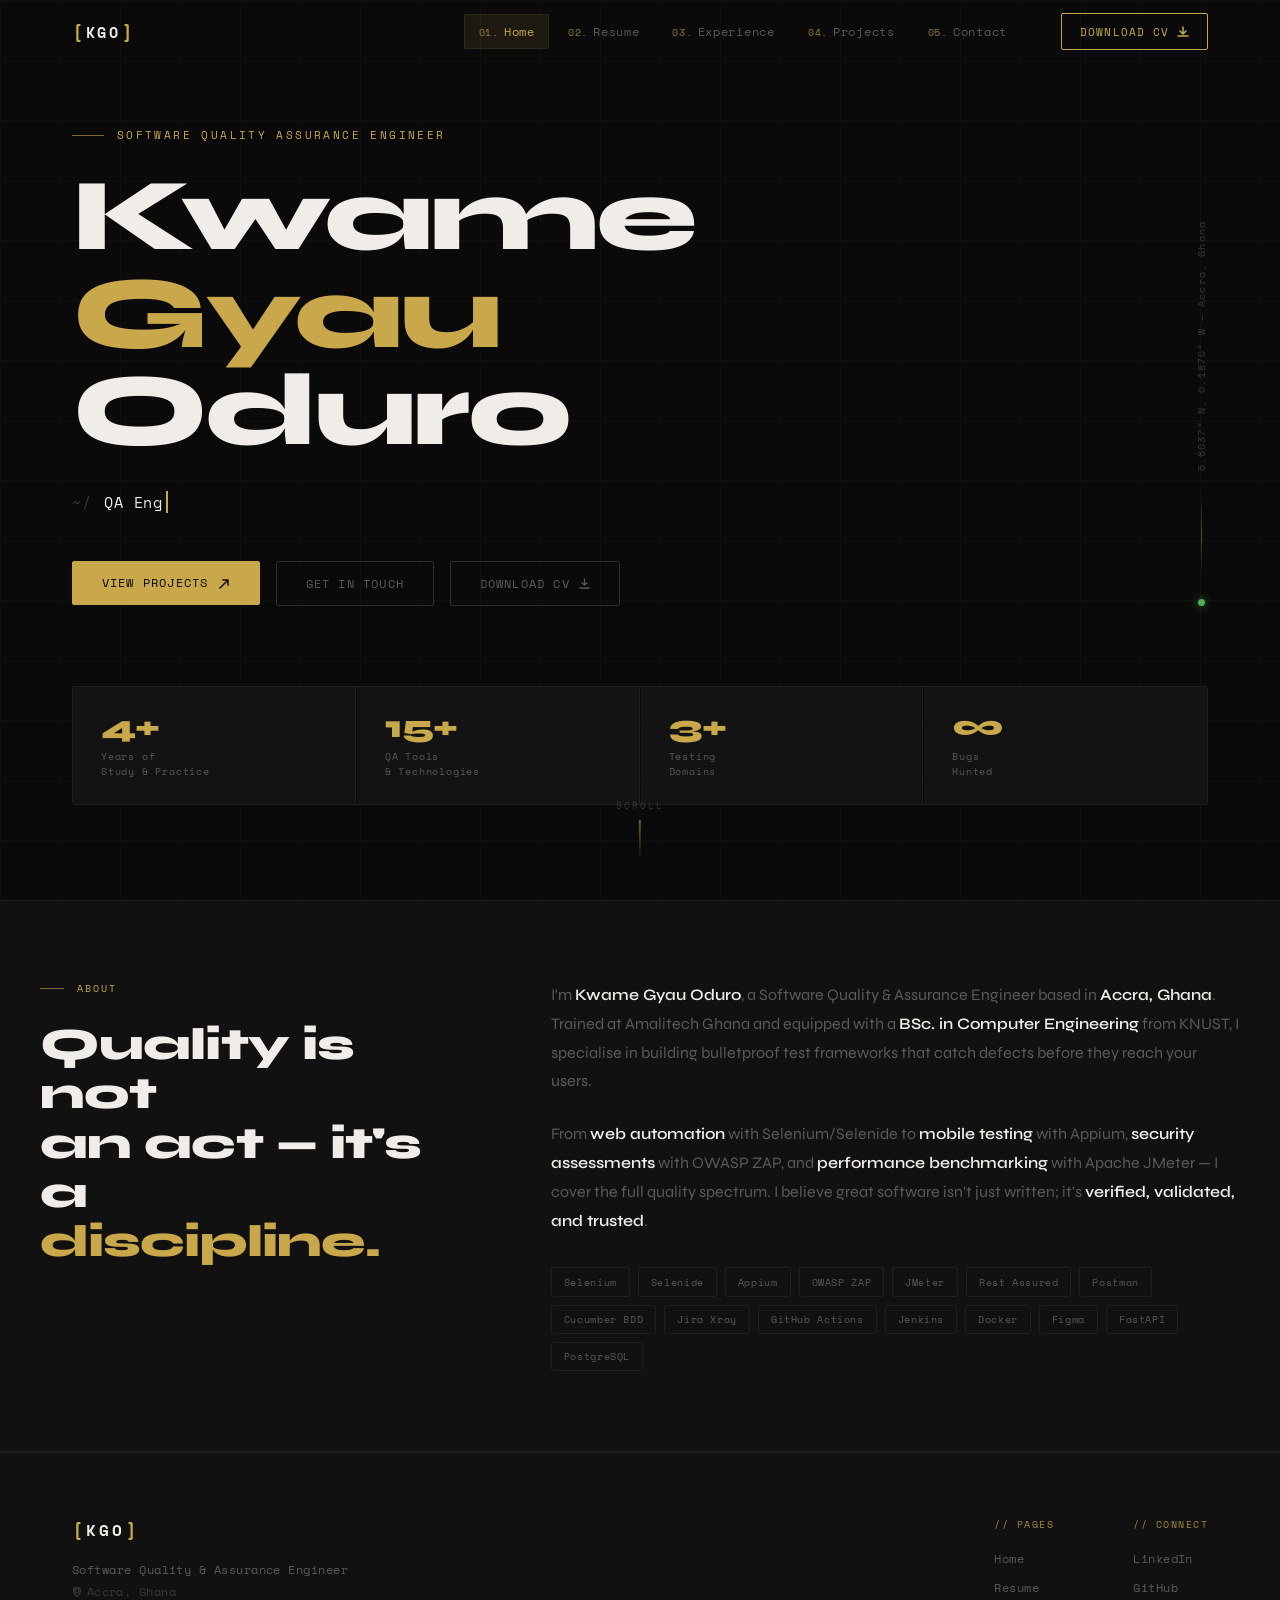
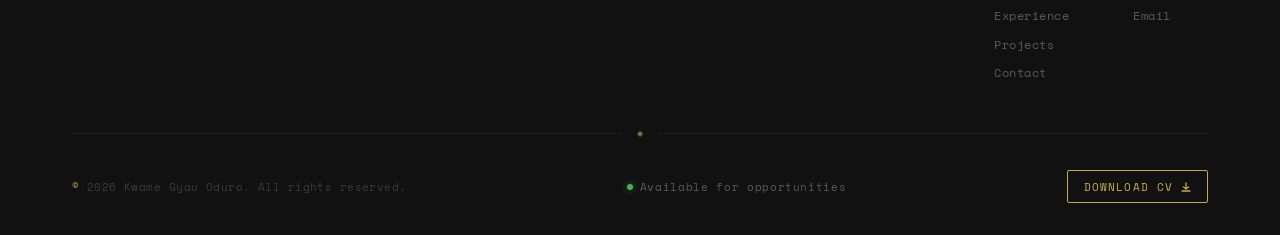
==== commit d9853a6a: "feat: update label title" ====
--- a/index.html
+++ b/index.html
@@ -3,7 +3,7 @@
 <head>
   <meta charset="UTF-8"/>
   <meta name="viewport" content="width=device-width, initial-scale=1.0"/>
-  <meta name="description" content="Kwame Gyau Oduro — Software Quality & Assurance Engineer based in Accra, Ghana."/>
+  <meta name="description" content="Kwame Gyau Oduro — Software Quality Assurance Engineer based in Accra, Ghana."/>
   <title>Kwame Gyau Oduro — QA Engineer</title>
 
   <!-- Fonts -->
@@ -563,7 +563,7 @@
 
         <!-- Left: Name & Role -->
         <div class="hero-name-block">
-          <p class="hero-label">Software Quality &amp; Assurance Engineer</p>
+          <p class="hero-label">Software Quality Assurance Engineer</p>
 
           <h1 class="hero-name">
             <span class="name-line">Kwame</span>
